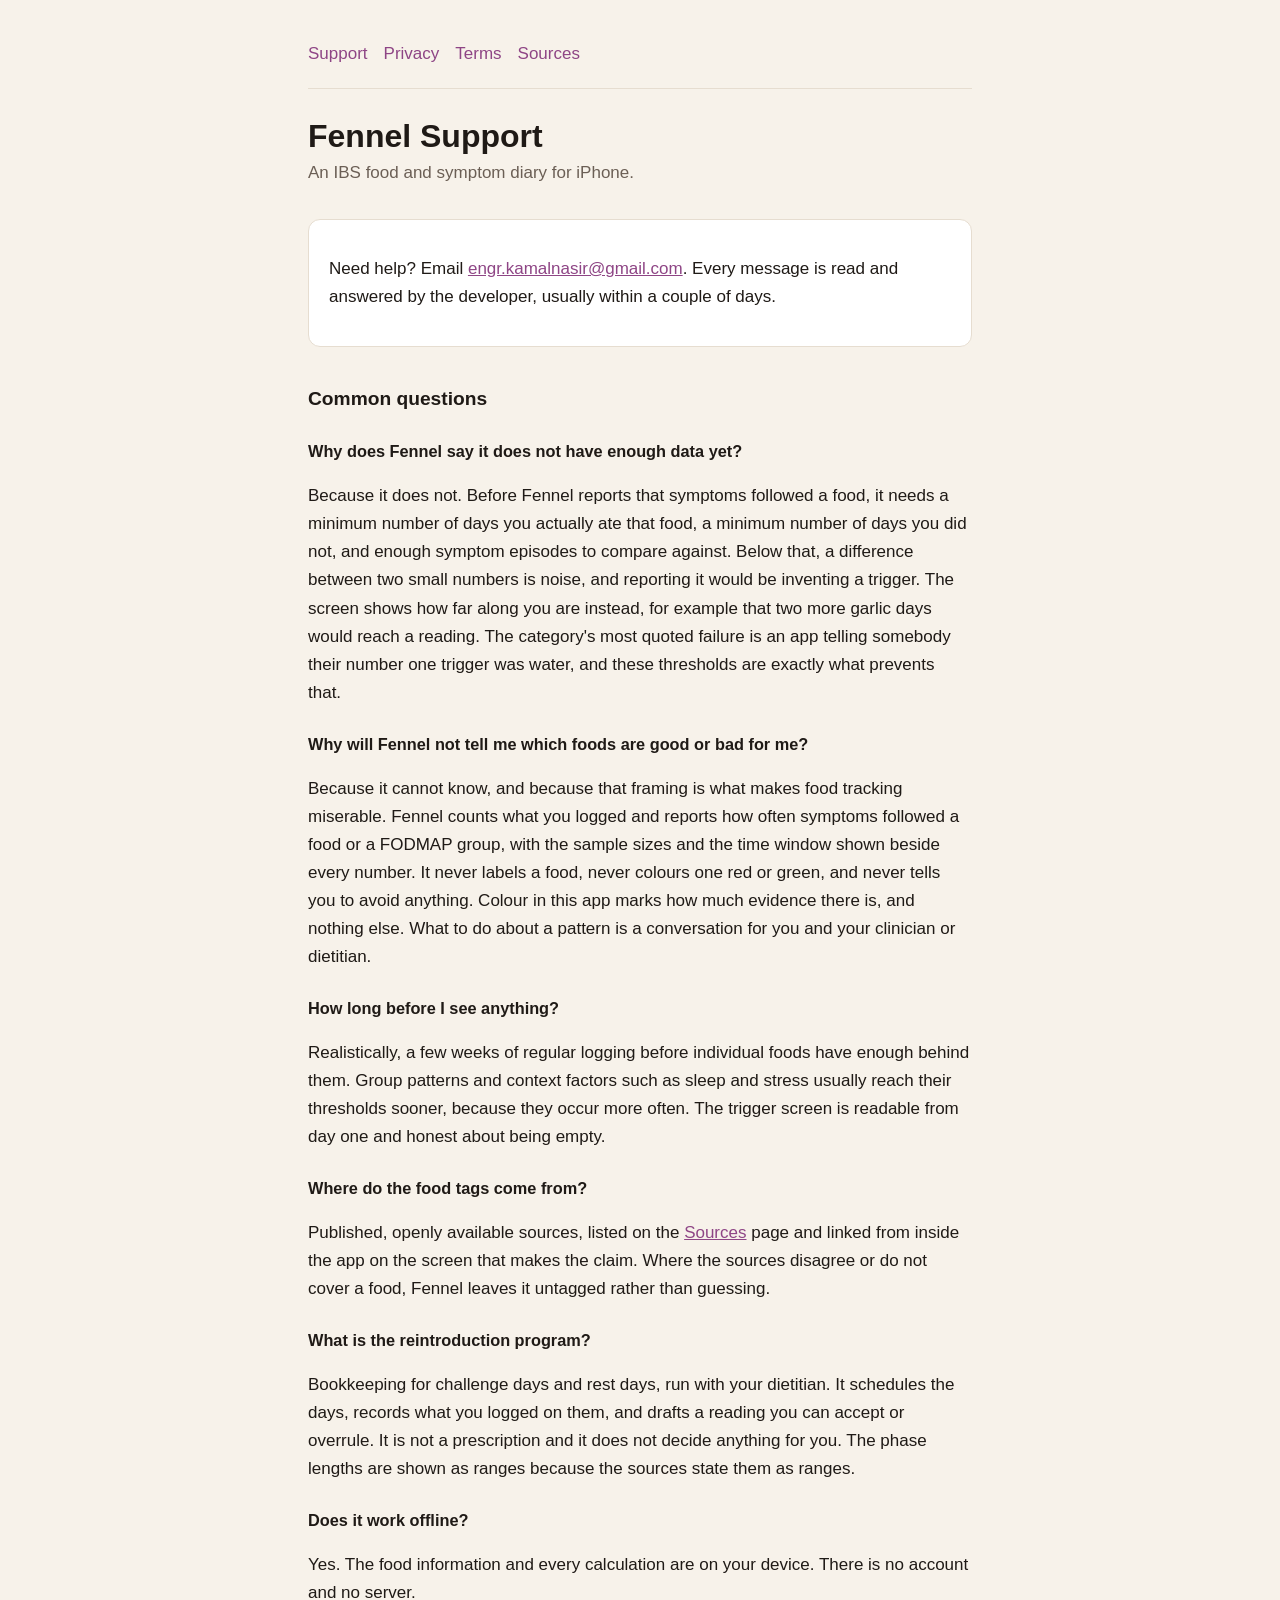
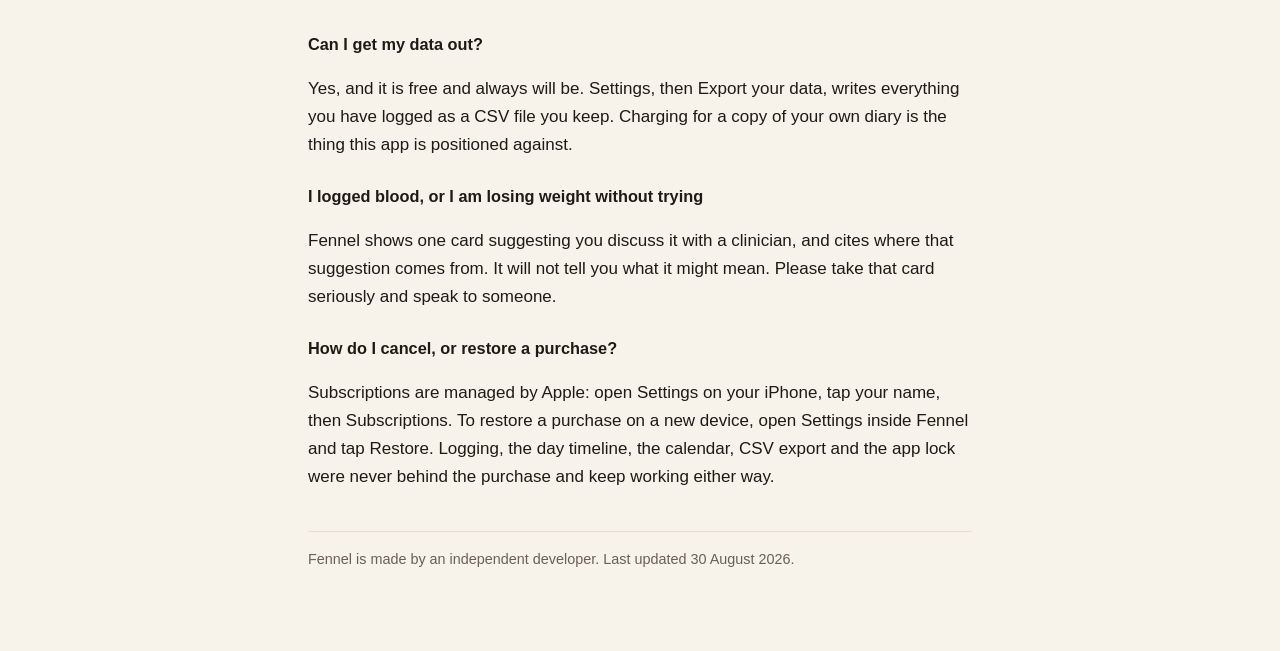
==== index.html @ f7cc53c4 "Fennel legal and support pages" ====
<!doctype html>
<html lang="en"><head><meta charset="utf-8"><meta name="viewport" content="width=device-width,initial-scale=1"><title>Fennel Support</title><link rel="stylesheet" href="style.css"></head><body><div class="wrap"><nav><a href="index.html">Support</a><a href="privacy.html">Privacy</a><a href="terms.html">Terms</a><a href="sources.html">Sources</a></nav><h1>Fennel Support</h1>
<p class="sub">An IBS food and symptom diary for iPhone.</p>
<div class="card"><p>Need help? Email <a href="mailto:engr.kamalnasir@gmail.com">engr.kamalnasir@gmail.com</a>. Every message is read and answered by the developer, usually within a couple of days.</p></div>
<h2>Common questions</h2>
<h3>Why does Fennel say it does not have enough data yet?</h3>
<p>Because it does not. Before Fennel reports that symptoms followed a food, it needs a minimum number of days you actually ate that food, a minimum number of days you did not, and enough symptom episodes to compare against. Below that, a difference between two small numbers is noise, and reporting it would be inventing a trigger. The screen shows how far along you are instead, for example that two more garlic days would reach a reading. The category's most quoted failure is an app telling somebody their number one trigger was water, and these thresholds are exactly what prevents that.</p>
<h3>Why will Fennel not tell me which foods are good or bad for me?</h3>
<p>Because it cannot know, and because that framing is what makes food tracking miserable. Fennel counts what you logged and reports how often symptoms followed a food or a FODMAP group, with the sample sizes and the time window shown beside every number. It never labels a food, never colours one red or green, and never tells you to avoid anything. Colour in this app marks how much evidence there is, and nothing else. What to do about a pattern is a conversation for you and your clinician or dietitian.</p>
<h3>How long before I see anything?</h3>
<p>Realistically, a few weeks of regular logging before individual foods have enough behind them. Group patterns and context factors such as sleep and stress usually reach their thresholds sooner, because they occur more often. The trigger screen is readable from day one and honest about being empty.</p>
<h3>Where do the food tags come from?</h3>
<p>Published, openly available sources, listed on the <a href="sources.html">Sources</a> page and linked from inside the app on the screen that makes the claim. Where the sources disagree or do not cover a food, Fennel leaves it untagged rather than guessing.</p>
<h3>What is the reintroduction program?</h3>
<p>Bookkeeping for challenge days and rest days, run with your dietitian. It schedules the days, records what you logged on them, and drafts a reading you can accept or overrule. It is not a prescription and it does not decide anything for you. The phase lengths are shown as ranges because the sources state them as ranges.</p>
<h3>Does it work offline?</h3>
<p>Yes. The food information and every calculation are on your device. There is no account and no server.</p>
<h3>Can I get my data out?</h3>
<p>Yes, and it is free and always will be. Settings, then Export your data, writes everything you have logged as a CSV file you keep. Charging for a copy of your own diary is the thing this app is positioned against.</p>
<h3>I logged blood, or I am losing weight without trying</h3>
<p>Fennel shows one card suggesting you discuss it with a clinician, and cites where that suggestion comes from. It will not tell you what it might mean. Please take that card seriously and speak to someone.</p>
<h3>How do I cancel, or restore a purchase?</h3>
<p>Subscriptions are managed by Apple: open Settings on your iPhone, tap your name, then Subscriptions. To restore a purchase on a new device, open Settings inside Fennel and tap Restore. Logging, the day timeline, the calendar, CSV export and the app lock were never behind the purchase and keep working either way.</p><p class="updated">Fennel is made by an independent developer. Last updated 30 August 2026.</p></div></body></html>
---- style.css ----
/* Fennel's own values, read from Fennel/DesignSystem/DesignTokens.swift rather
   than picked again here. A brand value is a NUMBER, and a sibling's accent has
   already shipped inside another app's assets by being restated from memory. */
:root { color-scheme: light dark; --ink:#1F1A16; --muted:#6B5F55; --accent:#8E4585; --bg:#F7F2EA; --card:#FFFFFF; --line:#E6DDD0; }
@media (prefers-color-scheme: dark){ :root{ --ink:#F2EBE1; --muted:#A99C90; --accent:#D9A0CE; --bg:#14110F; --card:#1D1815; --line:#332B25; } }
*{box-sizing:border-box}
body{margin:0;background:var(--bg);color:var(--ink);font:17px/1.65 -apple-system,BlinkMacSystemFont,"Segoe UI",Roboto,sans-serif}
.wrap{max-width:44rem;margin:0 auto;padding:2.5rem 1.25rem 4rem}
h1{font-size:2rem;line-height:1.2;margin:0 0 .25rem}
h2{font-size:1.2rem;margin:2.25rem 0 .5rem}
h3{font-size:1.02rem;margin:1.5rem 0 .35rem}
.sub{color:var(--muted);margin:0 0 2rem}
a{color:var(--accent)}
nav{display:flex;flex-wrap:wrap;gap:1rem;padding-bottom:1.25rem;border-bottom:1px solid var(--line);margin-bottom:1.75rem}
nav a{text-decoration:none;font-weight:500}
.card{background:var(--card);border:1px solid var(--line);border-radius:12px;padding:1.1rem 1.25rem;margin:1rem 0}
.updated{color:var(--muted);font-size:.9rem;margin-top:2.5rem;border-top:1px solid var(--line);padding-top:1rem}
ul{padding-left:1.2rem} li{margin:.35rem 0}
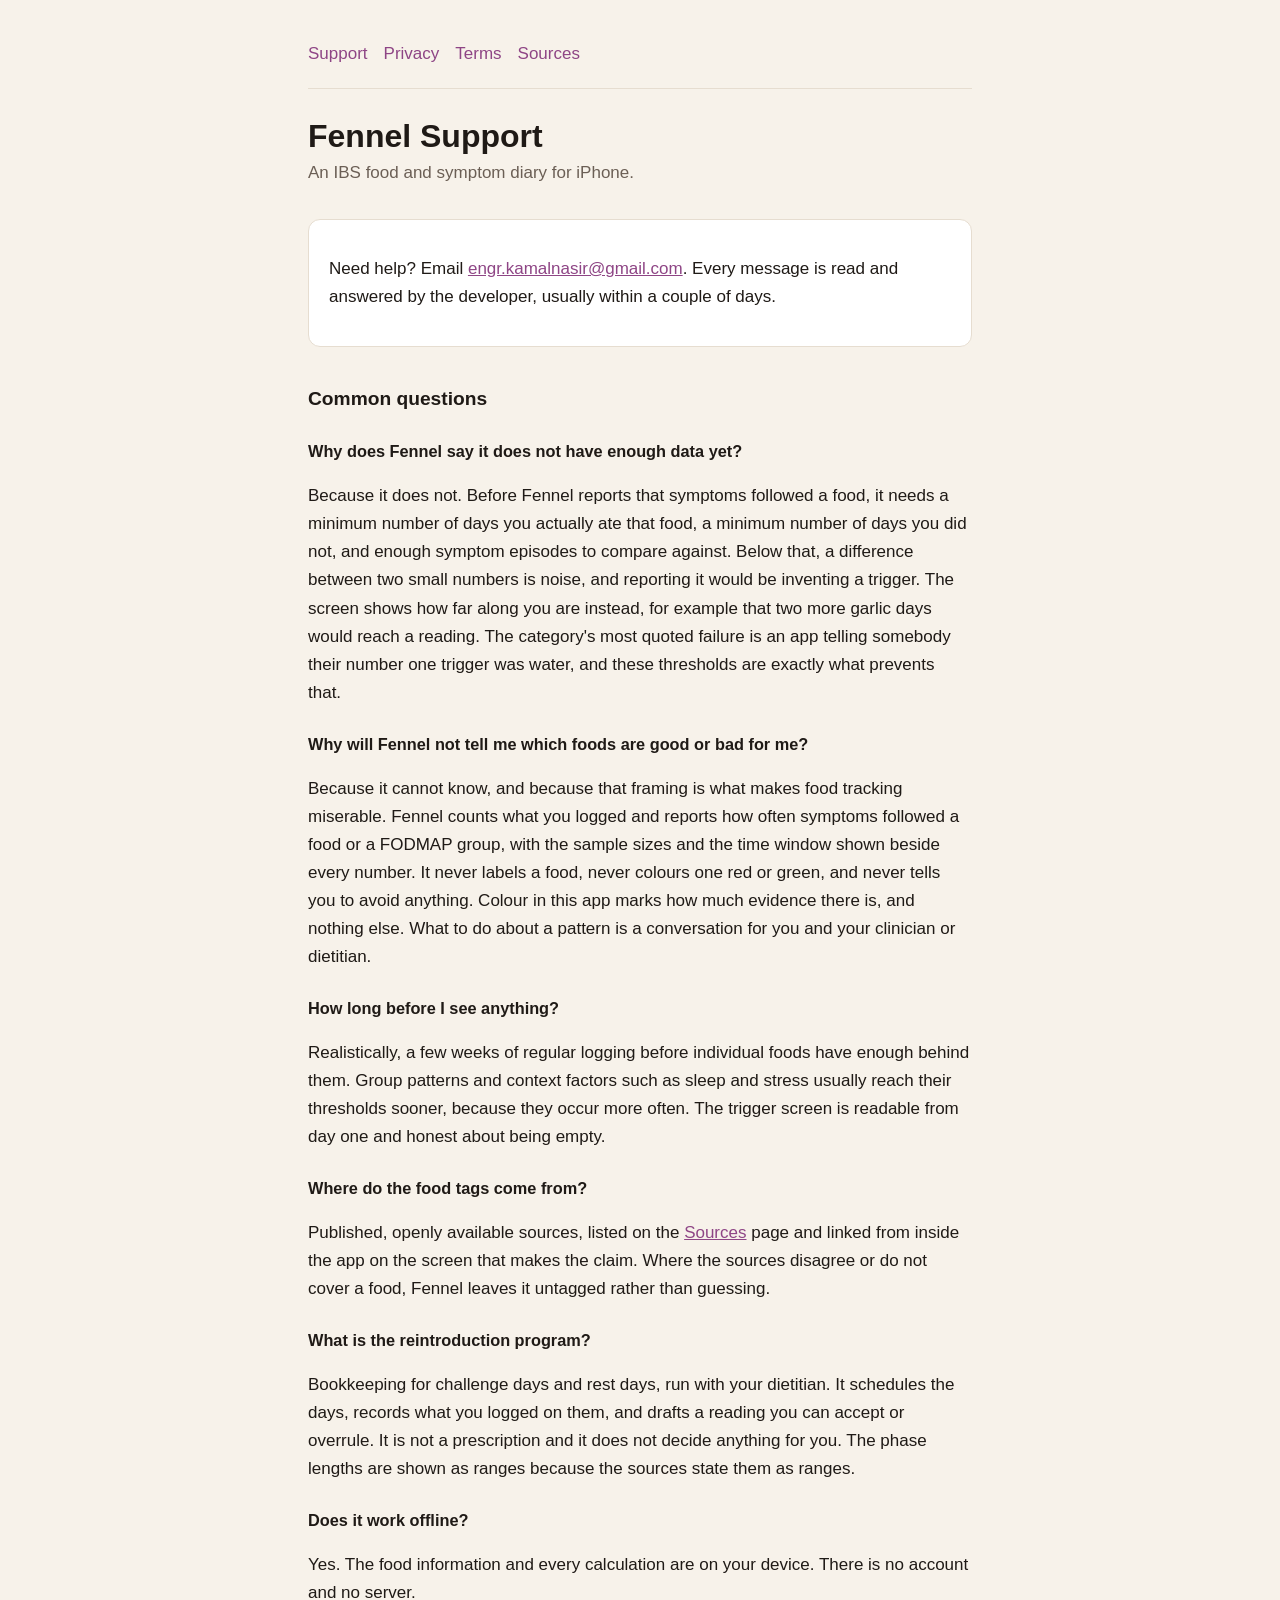
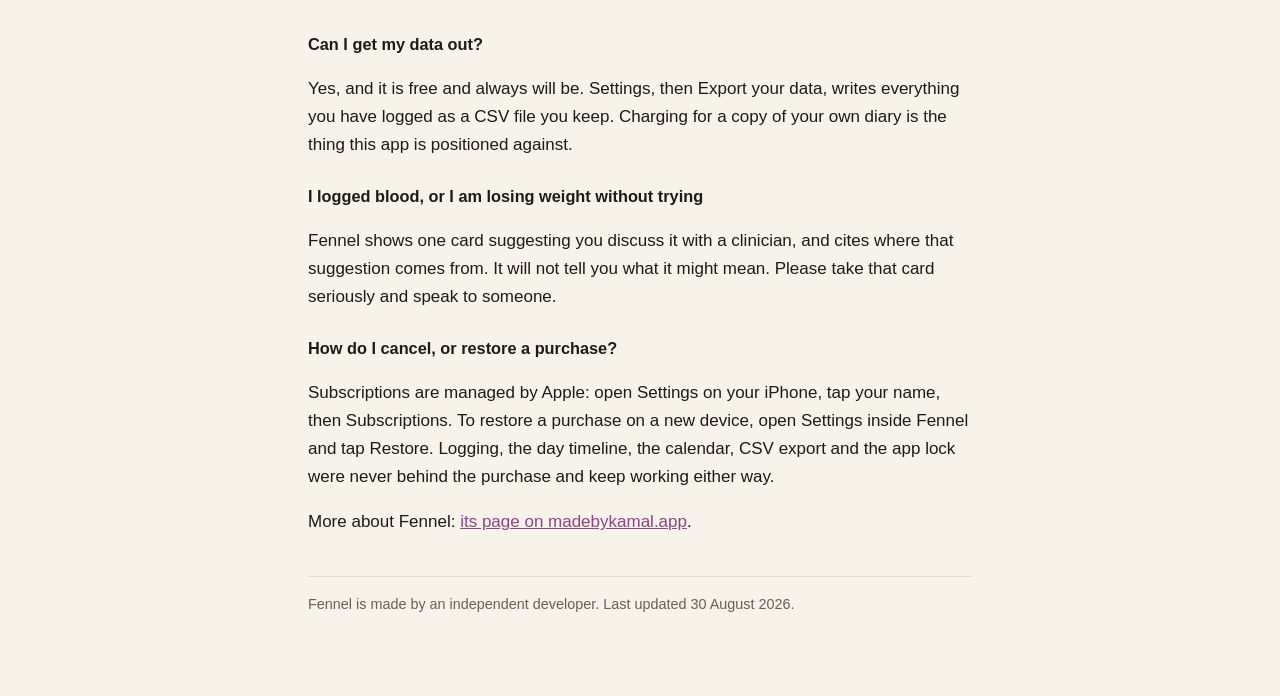
==== commit 5f8f3ffc: "Link to the app's page on madebykamal.app" ====
--- a/index.html
+++ b/index.html
@@ -20,4 +20,4 @@
 <h3>I logged blood, or I am losing weight without trying</h3>
 <p>Fennel shows one card suggesting you discuss it with a clinician, and cites where that suggestion comes from. It will not tell you what it might mean. Please take that card seriously and speak to someone.</p>
 <h3>How do I cancel, or restore a purchase?</h3>
-<p>Subscriptions are managed by Apple: open Settings on your iPhone, tap your name, then Subscriptions. To restore a purchase on a new device, open Settings inside Fennel and tap Restore. Logging, the day timeline, the calendar, CSV export and the app lock were never behind the purchase and keep working either way.</p><p class="updated">Fennel is made by an independent developer. Last updated 30 August 2026.</p></div></body></html>
+<p>Subscriptions are managed by Apple: open Settings on your iPhone, tap your name, then Subscriptions. To restore a purchase on a new device, open Settings inside Fennel and tap Restore. Logging, the day timeline, the calendar, CSV export and the app lock were never behind the purchase and keep working either way.</p><p>More about Fennel: <a href="https://madebykamal.app/apps/fennel/">its page on madebykamal.app</a>.</p><p class="updated">Fennel is made by an independent developer. Last updated 30 August 2026.</p></div></body></html>
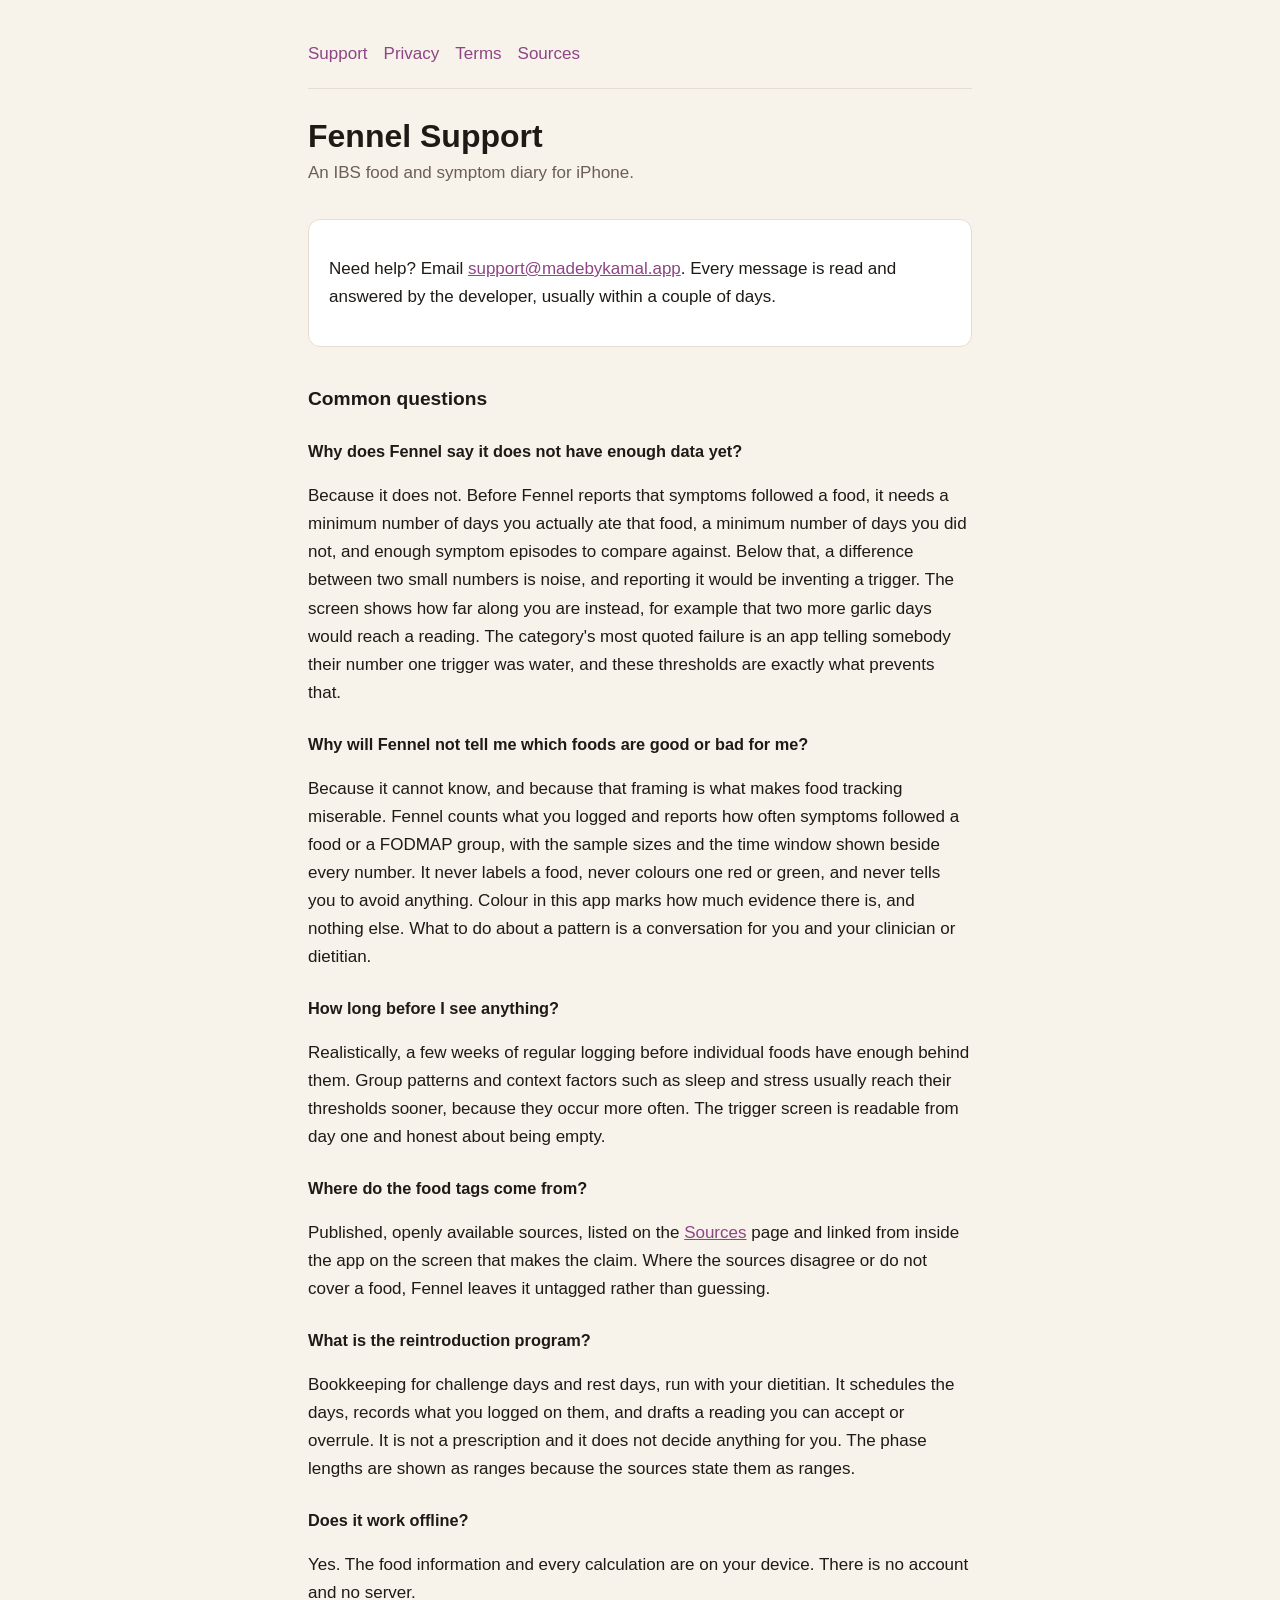
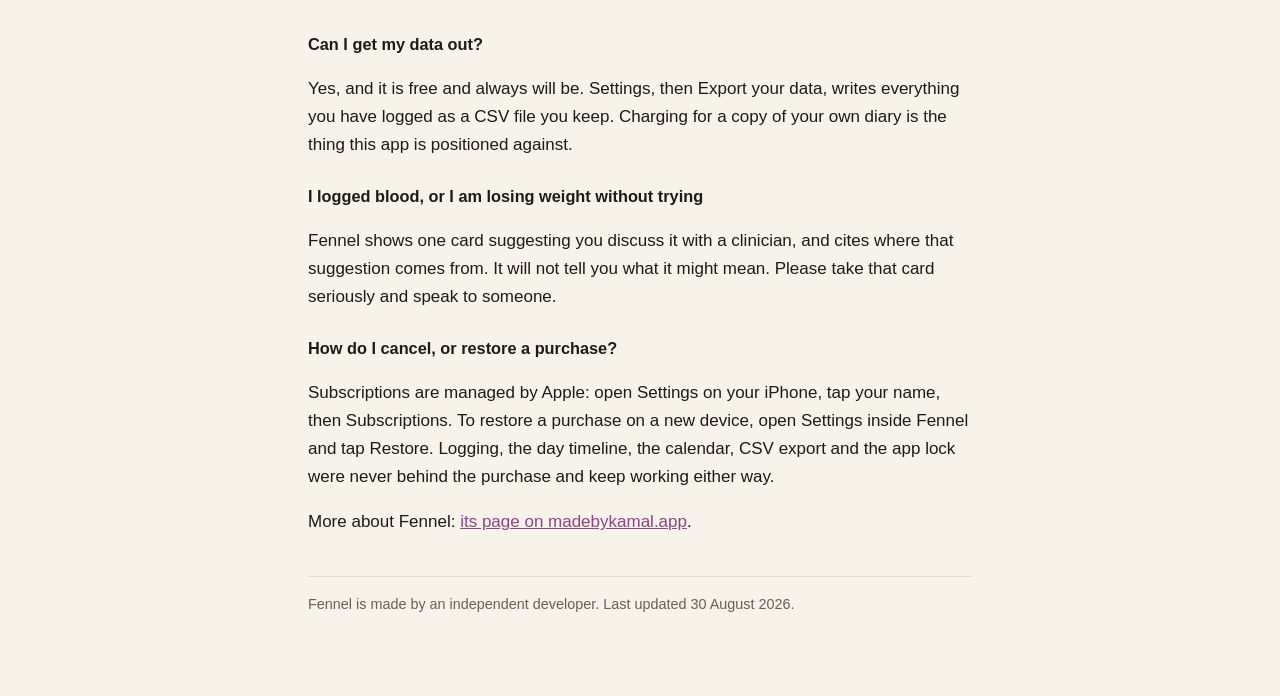
==== commit 8be05bef: "Support email is now support@madebykamal.app" ====
--- a/index.html
+++ b/index.html
@@ -1,7 +1,7 @@
 <!doctype html>
 <html lang="en"><head><meta charset="utf-8"><meta name="viewport" content="width=device-width,initial-scale=1"><title>Fennel Support</title><link rel="stylesheet" href="style.css"></head><body><div class="wrap"><nav><a href="index.html">Support</a><a href="privacy.html">Privacy</a><a href="terms.html">Terms</a><a href="sources.html">Sources</a></nav><h1>Fennel Support</h1>
 <p class="sub">An IBS food and symptom diary for iPhone.</p>
-<div class="card"><p>Need help? Email <a href="mailto:engr.kamalnasir@gmail.com">engr.kamalnasir@gmail.com</a>. Every message is read and answered by the developer, usually within a couple of days.</p></div>
+<div class="card"><p>Need help? Email <a href="mailto:support@madebykamal.app">support@madebykamal.app</a>. Every message is read and answered by the developer, usually within a couple of days.</p></div>
 <h2>Common questions</h2>
 <h3>Why does Fennel say it does not have enough data yet?</h3>
 <p>Because it does not. Before Fennel reports that symptoms followed a food, it needs a minimum number of days you actually ate that food, a minimum number of days you did not, and enough symptom episodes to compare against. Below that, a difference between two small numbers is noise, and reporting it would be inventing a trigger. The screen shows how far along you are instead, for example that two more garlic days would reach a reading. The category's most quoted failure is an app telling somebody their number one trigger was water, and these thresholds are exactly what prevents that.</p>
